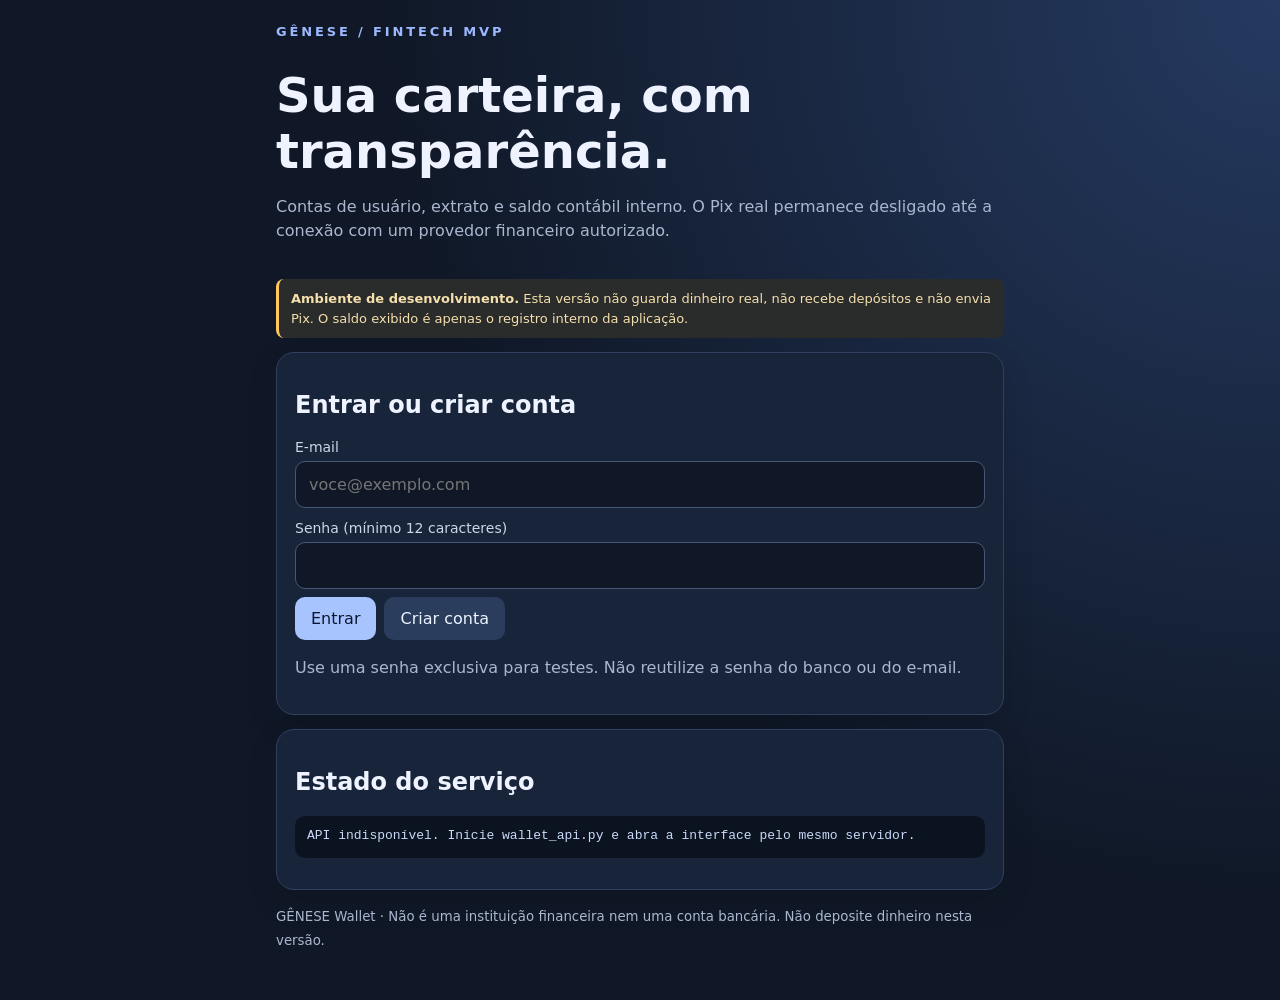
==== web/index.html @ ea3b504f "Add mobile-first GÊNESE wallet interface" ====
<!doctype html>
<html lang="pt-BR">
<head>
<meta charset="utf-8">
<meta name="viewport" content="width=device-width,initial-scale=1">
<meta name="theme-color" content="#101827">
<title>GÊNESE | Carteira</title>
<style>
:root{font-family:system-ui,-apple-system,Segoe UI,sans-serif;color:#eef3ff;background:#101827}*{box-sizing:border-box}body{margin:0;min-height:100vh;background:radial-gradient(circle at top right,#253a61,#101827 55%)}main{max-width:760px;margin:auto;padding:24px 16px 48px}.brand{font-size:13px;letter-spacing:.22em;color:#9cb8ff;font-weight:800}.hero{padding:20px 0}.hero h1{font-size:clamp(30px,7vw,48px);margin:8px 0}.muted{color:#aab7cf;line-height:1.5}.card{background:#18243a;border:1px solid #30415f;border-radius:18px;padding:18px;margin:14px 0;box-shadow:0 12px 30px #0002}.balance{font-size:clamp(32px,8vw,44px);font-weight:800;letter-spacing:-.04em;margin:8px 0}.tag{display:inline-block;border-radius:999px;padding:6px 10px;background:#473719;color:#ffd783;font-size:12px;font-weight:700}label{display:block;margin:12px 0 6px;color:#cbd6ea;font-size:14px}input{width:100%;padding:13px;border-radius:10px;border:1px solid #465875;background:#101827;color:white;font:inherit}button{padding:12px 16px;border:0;border-radius:10px;background:#a8c4ff;color:#0b1730;font-weight:800;font:inherit;cursor:pointer;margin:8px 8px 0 0}button.secondary{background:#2b3d5c;color:#edf3ff}button:disabled{opacity:.45;cursor:not-allowed}.row{display:grid;grid-template-columns:1fr 1fr;gap:12px}.notice{border-left:3px solid #ffc75d;padding:10px 12px;background:#2a2b2b;border-radius:8px;color:#f5dfac;font-size:13px;line-height:1.5}pre{white-space:pre-wrap;word-break:break-word;background:#0b1220;padding:12px;border-radius:10px;color:#c9d9f7;min-height:42px}ul{padding-left:20px;color:#c8d5eb;line-height:1.7}.hidden{display:none}@media(max-width:520px){.row{grid-template-columns:1fr}}
</style>
</head>
<body><main>
<div class="brand">GÊNESE / FINTECH MVP</div>
<header class="hero"><h1>Sua carteira, com transparência.</h1><p class="muted">Contas de usuário, extrato e saldo contábil interno. O Pix real permanece desligado até a conexão com um provedor financeiro autorizado.</p></header>
<div class="notice"><strong>Ambiente de desenvolvimento.</strong> Esta versão não guarda dinheiro real, não recebe depósitos e não envia Pix. O saldo exibido é apenas o registro interno da aplicação.</div>
<section id="auth" class="card">
<h2>Entrar ou criar conta</h2>
<label for="email">E-mail</label><input id="email" type="email" autocomplete="email" maxlength="254" placeholder="voce@exemplo.com">
<label for="password">Senha (mínimo 12 caracteres)</label><input id="password" type="password" autocomplete="current-password" minlength="12" maxlength="256">
<button id="login">Entrar</button><button id="register" class="secondary">Criar conta</button>
<p class="muted">Use uma senha exclusiva para testes. Não reutilize a senha do banco ou do e-mail.</p>
</section>
<section id="account" class="hidden">
<div class="card"><span class="tag">LEDGER-ONLY · PIX DESATIVADO</span><p class="muted">Saldo contábil interno</p><div class="balance" id="balance">R$ 0,00</div><p class="muted" id="accountEmail"></p><button id="refresh">Atualizar</button><button id="logout" class="secondary">Sair</button></div>
<div class="card"><h2>Operações</h2><button disabled title="Requer provedor de pagamento configurado">Receber Pix · indisponível</button><button disabled title="Requer provedor de pagamento configurado">Enviar Pix · indisponível</button><p class="muted">Os botões permanecem desativados para não sugerir que pagamentos reais funcionam.</p></div>
<div class="card"><h2>Extrato</h2><ul id="transactions"><li>Nenhuma transação registrada.</li></ul></div>
</section>
<div class="card"><h2>Estado do serviço</h2><pre id="status">Verificando API...</pre></div>
<footer class="muted"><small>GÊNESE Wallet · Não é uma instituição financeira nem uma conta bancária. Não deposite dinheiro nesta versão.</small></footer>
</main>
<script>
const $ = id => document.getElementById(id);
let token = sessionStorage.getItem("genese_token") || "";
function money(cents){return new Intl.NumberFormat("pt-BR",{style:"currency",currency:"BRL"}).format((Number(cents)||0)/100)}
async function api(path, body, method="POST"){
 const headers={"Content-Type":"application/json"};
 if(token) headers.Authorization="Bearer "+token;
 const response=await fetch(path,{method,headers,body:body===undefined?undefined:JSON.stringify(body)});
 const data=await response.json().catch(()=>({error:"Resposta inválida da API"}));
 if(!response.ok) throw new Error(data.detail||data.error||("HTTP "+response.status));
 return data;
}
function showError(err){$("status").textContent="Erro: "+err.message}
async function refresh(){
 const [me,wallet,tx]=await Promise.all([api("/api/me",undefined,"GET"),api("/api/wallet",undefined,"GET"),api("/api/transactions",undefined,"GET")]);
 $("accountEmail").textContent=me.user.email;
 $("balance").textContent=money(wallet.wallet.balance_cents);
 const list=$("transactions");list.replaceChildren();
 if(!tx.transactions.length){const li=document.createElement("li");li.textContent="Nenhuma transação registrada.";list.append(li)}
 for(const item of tx.transactions){const li=document.createElement("li");li.textContent=new Date(item.created_at*1000).toLocaleString("pt-BR")+" · "+item.description+" · "+money(item.amount_cents)+" · "+item.status;list.append(li)}
 $("auth").classList.add("hidden");$("account").classList.remove("hidden");
 $("status").textContent="API autenticada. Carteira contábil interna; Pix real desativado.";
}
async function auth(endpoint){
 try{
  const data=await api(endpoint,{email:$("email").value,password:$("password").value});
  if(data.token){token=data.token;sessionStorage.setItem("genese_token",token);await refresh()}
  else $("status").textContent=data.message||"Conta criada. Agora entre para acessar a carteira.";
 }catch(e){showError(e)}
}
$("login").onclick=()=>auth("/api/login");
$("register").onclick=()=>auth("/api/register");
$("refresh").onclick=()=>refresh().catch(showError);
$("logout").onclick=async()=>{try{await api("/api/logout",{})}catch(e){} token="";sessionStorage.removeItem("genese_token");$("account").classList.add("hidden");$("auth").classList.remove("hidden");$("status").textContent="Sessão encerrada."};
fetch("/health").then(r=>r.json()).then(d=>{$("status").textContent=JSON.stringify(d,null,2)}).catch(e=>{$("status").textContent="API indisponível. Inicie wallet_api.py e abra a interface pelo mesmo servidor."});
if(token) refresh().catch(e=>{token="";sessionStorage.removeItem("genese_token");showError(e)});
</script></body></html>
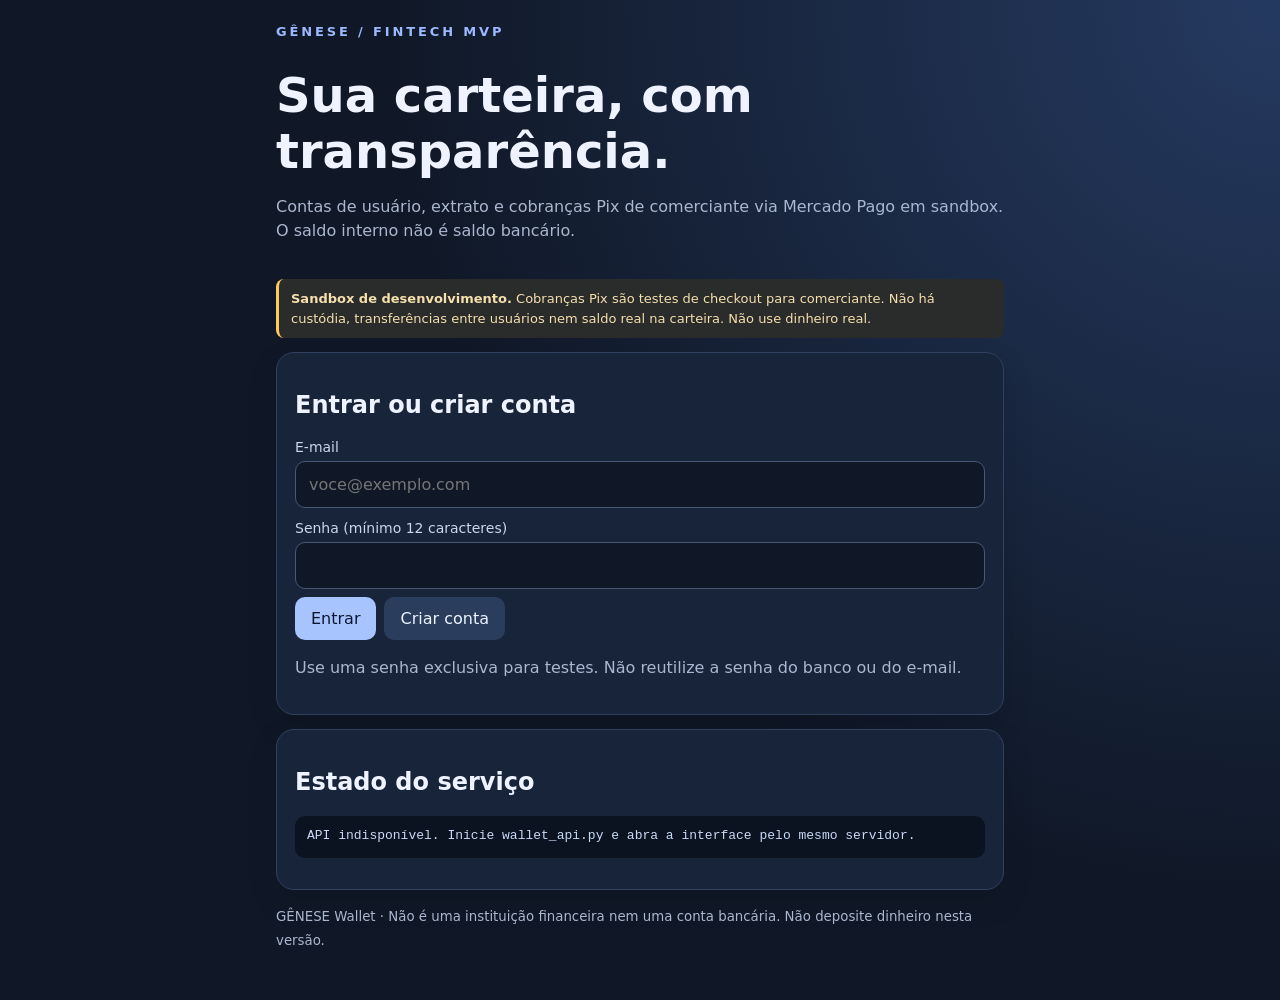
==== commit 5b01aa0a: "Add sandbox Pix charge controls to GÊNESE wallet UI" ====
--- a/web/index.html
+++ b/web/index.html
@@ -11,8 +11,8 @@
 </head>
 <body><main>
 <div class="brand">GÊNESE / FINTECH MVP</div>
-<header class="hero"><h1>Sua carteira, com transparência.</h1><p class="muted">Contas de usuário, extrato e saldo contábil interno. O Pix real permanece desligado até a conexão com um provedor financeiro autorizado.</p></header>
-<div class="notice"><strong>Ambiente de desenvolvimento.</strong> Esta versão não guarda dinheiro real, não recebe depósitos e não envia Pix. O saldo exibido é apenas o registro interno da aplicação.</div>
+<header class="hero"><h1>Sua carteira, com transparência.</h1><p class="muted">Contas de usuário, extrato e cobranças Pix de comerciante via Mercado Pago em sandbox. O saldo interno não é saldo bancário.</p></header>
+<div class="notice"><strong>Sandbox de desenvolvimento.</strong> Cobranças Pix são testes de checkout para comerciante. Não há custódia, transferências entre usuários nem saldo real na carteira. Não use dinheiro real.</div>
 <section id="auth" class="card">
 <h2>Entrar ou criar conta</h2>
 <label for="email">E-mail</label><input id="email" type="email" autocomplete="email" maxlength="254" placeholder="voce@exemplo.com">
@@ -21,8 +21,18 @@
 <p class="muted">Use uma senha exclusiva para testes. Não reutilize a senha do banco ou do e-mail.</p>
 </section>
 <section id="account" class="hidden">
-<div class="card"><span class="tag">LEDGER-ONLY · PIX DESATIVADO</span><p class="muted">Saldo contábil interno</p><div class="balance" id="balance">R$ 0,00</div><p class="muted" id="accountEmail"></p><button id="refresh">Atualizar</button><button id="logout" class="secondary">Sair</button></div>
-<div class="card"><h2>Operações</h2><button disabled title="Requer provedor de pagamento configurado">Receber Pix · indisponível</button><button disabled title="Requer provedor de pagamento configurado">Enviar Pix · indisponível</button><p class="muted">Os botões permanecem desativados para não sugerir que pagamentos reais funcionam.</p></div>
+<div class="card"><span class="tag">CARTEIRA CONTÁBIL · COBRANÇA PIX SANDBOX</span><p class="muted">Saldo contábil interno</p><div class="balance" id="balance">R$ 0,00</div><p class="muted" id="accountEmail"></p><button id="refresh">Atualizar</button><button id="logout" class="secondary">Sair</button></div>
+<div class="card"><h2>Cobrança Pix (teste)</h2>
+<label for="chargeAmount">Valor da cobrança (R$ 1 a R$ 10.000)</label><input id="chargeAmount" type="number" min="1" max="10000" step="0.01" value="1.00">
+<label for="chargeDescription">Descrição</label><input id="chargeDescription" maxlength="120" value="Teste GÊNESE">
+<button id="createCharge" disabled>Criar cobrança de teste</button>
+<button id="loadCharges" class="secondary">Atualizar cobranças</button>
+<p class="muted">O botão só é liberado quando a API confirma que o token do provedor está configurado para sandbox. Cobranças não creditam o saldo interno.</p>
+<div id="chargeResult" class="notice hidden"></div>
+<h3>Minhas cobranças</h3><ul id="charges"><li>Nenhuma cobrança carregada.</li></ul>
+<button id="copyPix" class="secondary hidden">Copiar Pix copia e cola</button>
+</div>
+<div class="card"><h2>Transferências</h2><button disabled>Enviar Pix · não disponível</button><p class="muted">Transferências e saques não estão implementados.</p></div>
 <div class="card"><h2>Extrato</h2><ul id="transactions"><li>Nenhuma transação registrada.</li></ul></div>
 </section>
 <div class="card"><h2>Estado do serviço</h2><pre id="status">Verificando API...</pre></div>
@@ -31,6 +41,7 @@
 <script>
 const $ = id => document.getElementById(id);
 let token = sessionStorage.getItem("genese_token") || "";
+let currentPixCode = "";
 function money(cents){return new Intl.NumberFormat("pt-BR",{style:"currency",currency:"BRL"}).format((Number(cents)||0)/100)}
 async function api(path, body, method="POST"){
  const headers={"Content-Type":"application/json"};
@@ -41,6 +52,27 @@
  return data;
 }
 function showError(err){$("status").textContent="Erro: "+err.message}
+async function loadCharges(){
+ const data=await api("/api/pix/charges",undefined,"GET");
+ const list=$("charges");list.replaceChildren();
+ if(!data.charges.length){const li=document.createElement("li");li.textContent="Nenhuma cobrança criada.";list.append(li);return}
+ for(const charge of data.charges){
+  const li=document.createElement("li");
+  li.textContent=new Date(charge.created_at*1000).toLocaleString("pt-BR")+" · "+money(charge.amount_cents)+" · "+charge.status+" · "+charge.description;
+  const btn=document.createElement("button");btn.className="secondary";btn.textContent="Ver cobrança";
+  btn.onclick=async()=>{try{const result=await api("/api/pix/charges/"+encodeURIComponent(charge.id),undefined,"GET");showCharge(result.charge)}catch(e){showError(e)}};
+  li.append(document.createElement("br"),btn);list.append(li);
+ }
+}
+function showCharge(charge){
+ currentPixCode=charge.pix_copy_paste||"";
+ const box=$("chargeResult");box.classList.remove("hidden");box.replaceChildren();
+ const title=document.createElement("strong");title.textContent="Cobrança "+charge.status+" · "+money(charge.amount_cents);box.append(title);
+ const p=document.createElement("p");p.textContent="Ordem do provedor: "+(charge.provider_order_id||"n/d")+". Isso não altera o saldo da carteira.";box.append(p);
+ if(currentPixCode){const pre=document.createElement("pre");pre.textContent=currentPixCode;box.append(pre);$("copyPix").classList.remove("hidden")}else{$("copyPix").classList.add("hidden")}
+ if(charge.qr_code_base64){const img=document.createElement("img");img.alt="QR Code Pix de teste";img.style.maxWidth="240px";img.style.width="100%";img.src="data:image/png;base64,"+charge.qr_code_base64;box.append(img)}
+ if(charge.ticket_url){const a=document.createElement("a");a.href=charge.ticket_url;a.target="_blank";a.rel="noopener noreferrer";a.textContent="Abrir instruções de pagamento de teste";box.append(document.createElement("br"),a)}
+}
 async function refresh(){
  const [me,wallet,tx]=await Promise.all([api("/api/me",undefined,"GET"),api("/api/wallet",undefined,"GET"),api("/api/transactions",undefined,"GET")]);
  $("accountEmail").textContent=me.user.email;
@@ -49,7 +81,7 @@
  if(!tx.transactions.length){const li=document.createElement("li");li.textContent="Nenhuma transação registrada.";list.append(li)}
  for(const item of tx.transactions){const li=document.createElement("li");li.textContent=new Date(item.created_at*1000).toLocaleString("pt-BR")+" · "+item.description+" · "+money(item.amount_cents)+" · "+item.status;list.append(li)}
  $("auth").classList.add("hidden");$("account").classList.remove("hidden");
- $("status").textContent="API autenticada. Carteira contábil interna; Pix real desativado.";
+ $("status").textContent="API autenticada. Carteira contábil interna; cobranças apenas em sandbox."; await loadCharges().catch(()=>{});
 }
 async function auth(endpoint){
  try{
@@ -61,7 +93,17 @@
 $("login").onclick=()=>auth("/api/login");
 $("register").onclick=()=>auth("/api/register");
 $("refresh").onclick=()=>refresh().catch(showError);
+$("createCharge").onclick=async()=>{
+ try{
+  const reais=Number($("chargeAmount").value);
+  if(!Number.isFinite(reais)||reais<1||reais>10000||Math.round(reais*100)!==reais*100)throw new Error("Informe um valor entre R$ 1,00 e R$ 10.000,00 com até 2 casas decimais.");
+  const result=await api("/api/pix/charge",{amount_cents:Math.round(reais*100),description:$("chargeDescription").value});
+  showCharge(result.charge);await loadCharges();
+ }catch(e){showError(e)}
+};
+$("loadCharges").onclick=()=>loadCharges().catch(showError);
+$("copyPix").onclick=async()=>{try{await navigator.clipboard.writeText(currentPixCode);$("status").textContent="Código Pix de teste copiado."}catch(e){$("status").textContent="Não foi possível copiar automaticamente. Selecione o código exibido."}};
 $("logout").onclick=async()=>{try{await api("/api/logout",{})}catch(e){} token="";sessionStorage.removeItem("genese_token");$("account").classList.add("hidden");$("auth").classList.remove("hidden");$("status").textContent="Sessão encerrada."};
-fetch("/health").then(r=>r.json()).then(d=>{$("status").textContent=JSON.stringify(d,null,2)}).catch(e=>{$("status").textContent="API indisponível. Inicie wallet_api.py e abra a interface pelo mesmo servidor."});
+fetch("/health").then(r=>r.json()).then(d=>{$("status").textContent=JSON.stringify(d,null,2);$("createCharge").disabled=!d.pix_enabled}).catch(e=>{$("status").textContent="API indisponível. Inicie wallet_api.py e abra a interface pelo mesmo servidor."; $("createCharge").disabled=true});
 if(token) refresh().catch(e=>{token="";sessionStorage.removeItem("genese_token");showError(e)});
 </script></body></html>
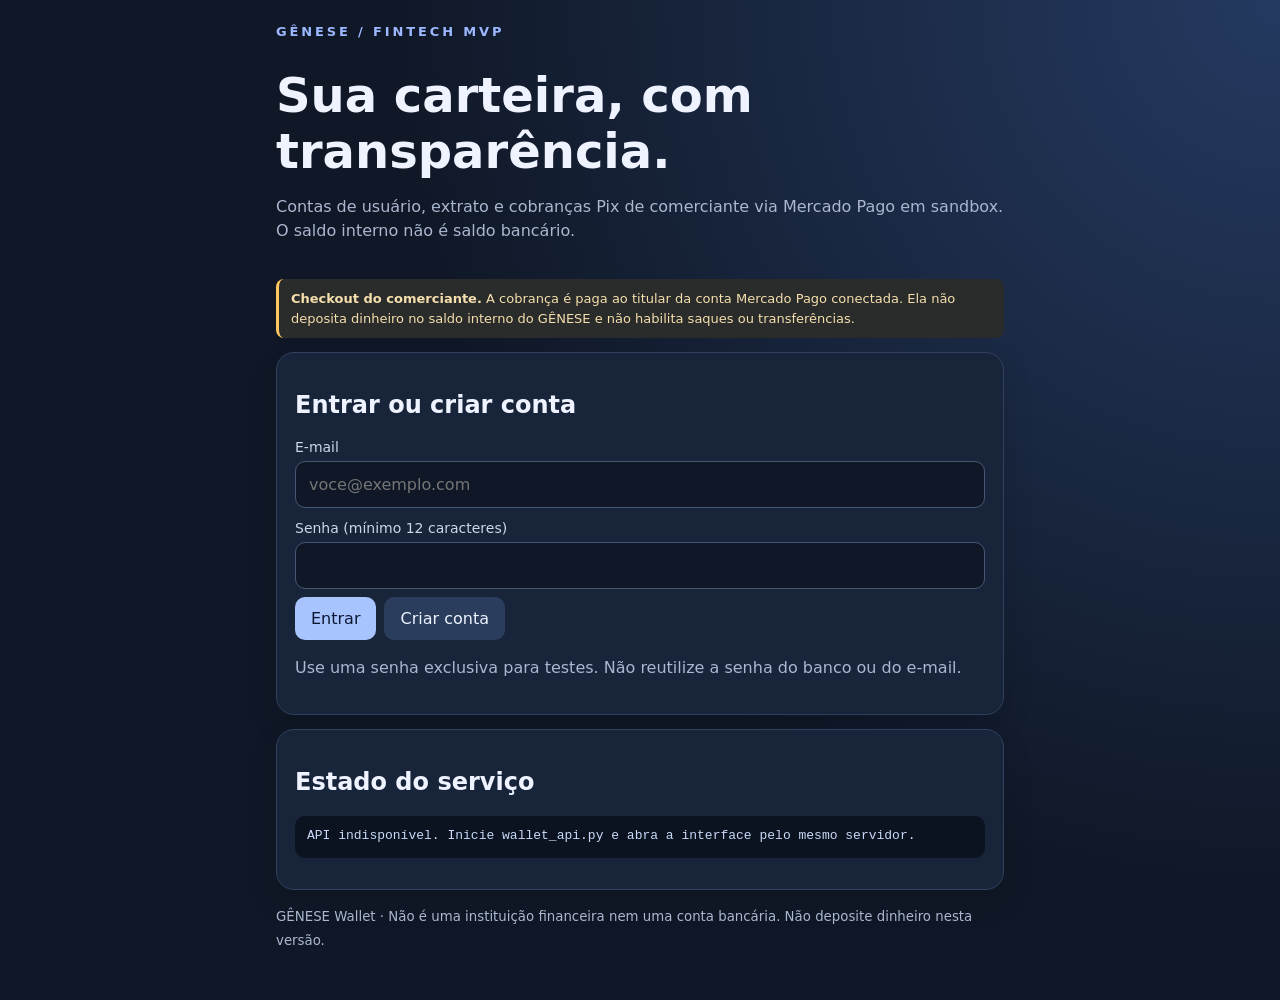
==== commit d48c606b: "Expose payer email and show real checkout mode accurately" ====
--- a/web/index.html
+++ b/web/index.html
@@ -12,7 +12,7 @@
 <body><main>
 <div class="brand">GÊNESE / FINTECH MVP</div>
 <header class="hero"><h1>Sua carteira, com transparência.</h1><p class="muted">Contas de usuário, extrato e cobranças Pix de comerciante via Mercado Pago em sandbox. O saldo interno não é saldo bancário.</p></header>
-<div class="notice"><strong>Sandbox de desenvolvimento.</strong> Cobranças Pix são testes de checkout para comerciante. Não há custódia, transferências entre usuários nem saldo real na carteira. Não use dinheiro real.</div>
+<div id="modeNotice" class="notice"><strong>Checkout do comerciante.</strong> A cobrança é paga ao titular da conta Mercado Pago conectada. Ela não deposita dinheiro no saldo interno do GÊNESE e não habilita saques ou transferências.</div>
 <section id="auth" class="card">
 <h2>Entrar ou criar conta</h2>
 <label for="email">E-mail</label><input id="email" type="email" autocomplete="email" maxlength="254" placeholder="voce@exemplo.com">
@@ -21,10 +21,11 @@
 <p class="muted">Use uma senha exclusiva para testes. Não reutilize a senha do banco ou do e-mail.</p>
 </section>
 <section id="account" class="hidden">
-<div class="card"><span class="tag">CARTEIRA CONTÁBIL · COBRANÇA PIX SANDBOX</span><p class="muted">Saldo contábil interno</p><div class="balance" id="balance">R$ 0,00</div><p class="muted" id="accountEmail"></p><button id="refresh">Atualizar</button><button id="logout" class="secondary">Sair</button></div>
+<div class="card"><span id="modeTag" class="tag">CARTEIRA CONTÁBIL · PIX</span><p class="muted">Saldo contábil interno</p><div class="balance" id="balance">R$ 0,00</div><p class="muted" id="accountEmail"></p><button id="refresh">Atualizar</button><button id="logout" class="secondary">Sair</button></div>
 <div class="card"><h2>Cobrança Pix (teste)</h2>
 <label for="chargeAmount">Valor da cobrança (R$ 1 a R$ 10.000)</label><input id="chargeAmount" type="number" min="1" max="10000" step="0.01" value="1.00">
-<label for="chargeDescription">Descrição</label><input id="chargeDescription" maxlength="120" value="Teste GÊNESE">
+<label for="payerEmail">E-mail de quem vai pagar</label><input id="payerEmail" type="email" autocomplete="email" maxlength="254" placeholder="pagador@exemplo.com">
+<label for="chargeDescription">Descrição</label><input id="chargeDescription" maxlength="120" value="Cobrança GÊNESE">
 <button id="createCharge" disabled>Criar cobrança de teste</button>
 <button id="loadCharges" class="secondary">Atualizar cobranças</button>
 <p class="muted">O botão só é liberado quando a API confirma que o token do provedor está configurado para sandbox. Cobranças não creditam o saldo interno.</p>
@@ -97,13 +98,26 @@
  try{
   const reais=Number($("chargeAmount").value);
   if(!Number.isFinite(reais)||reais<1||reais>10000||Math.round(reais*100)!==reais*100)throw new Error("Informe um valor entre R$ 1,00 e R$ 10.000,00 com até 2 casas decimais.");
-  const result=await api("/api/pix/charge",{amount_cents:Math.round(reais*100),description:$("chargeDescription").value});
+  const result=await api("/api/pix/charge",{amount_cents:Math.round(reais*100),payer_email:$("payerEmail").value,description:$("chargeDescription").value});
   showCharge(result.charge);await loadCharges();
  }catch(e){showError(e)}
 };
 $("loadCharges").onclick=()=>loadCharges().catch(showError);
 $("copyPix").onclick=async()=>{try{await navigator.clipboard.writeText(currentPixCode);$("status").textContent="Código Pix de teste copiado."}catch(e){$("status").textContent="Não foi possível copiar automaticamente. Selecione o código exibido."}};
 $("logout").onclick=async()=>{try{await api("/api/logout",{})}catch(e){} token="";sessionStorage.removeItem("genese_token");$("account").classList.add("hidden");$("auth").classList.remove("hidden");$("status").textContent="Sessão encerrada."};
-fetch("/health").then(r=>r.json()).then(d=>{$("status").textContent=JSON.stringify(d,null,2);$("createCharge").disabled=!d.pix_enabled}).catch(e=>{$("status").textContent="API indisponível. Inicie wallet_api.py e abra a interface pelo mesmo servidor."; $("createCharge").disabled=true});
+fetch("/health").then(r=>r.json()).then(d=>{
+ $("status").textContent=JSON.stringify(d,null,2);
+ $("createCharge").disabled=!d.pix_enabled;
+ if(d.production_checkout_enabled){
+  $("modeTag").textContent="CHECKOUT PIX · PRODUÇÃO";
+  $("modeNotice").textContent="Modo de produção ativo: cobranças podem movimentar dinheiro real para a conta comerciante configurada. Confira valor e pagador antes de criar. Isso não é saldo de carteira nem habilita saques.";
+ }else if(d.merchant_pix_checkout_enabled){
+  $("modeTag").textContent="CHECKOUT PIX · SANDBOX";
+  $("modeNotice").textContent="Modo de teste ativo. As cobranças são simuladas e não movimentam dinheiro real. O saldo interno não representa fundos bancários.";
+ }else{
+  $("modeTag").textContent="CARTEIRA CONTÁBIL · SEM PROVEDOR";
+  $("modeNotice").textContent="Nenhum provedor Pix está configurado. A carteira não recebe nem envia dinheiro real.";
+ }
+}).catch(e=>{$("status").textContent="API indisponível. Inicie wallet_api.py e abra a interface pelo mesmo servidor."; $("createCharge").disabled=true});
 if(token) refresh().catch(e=>{token="";sessionStorage.removeItem("genese_token");showError(e)});
 </script></body></html>
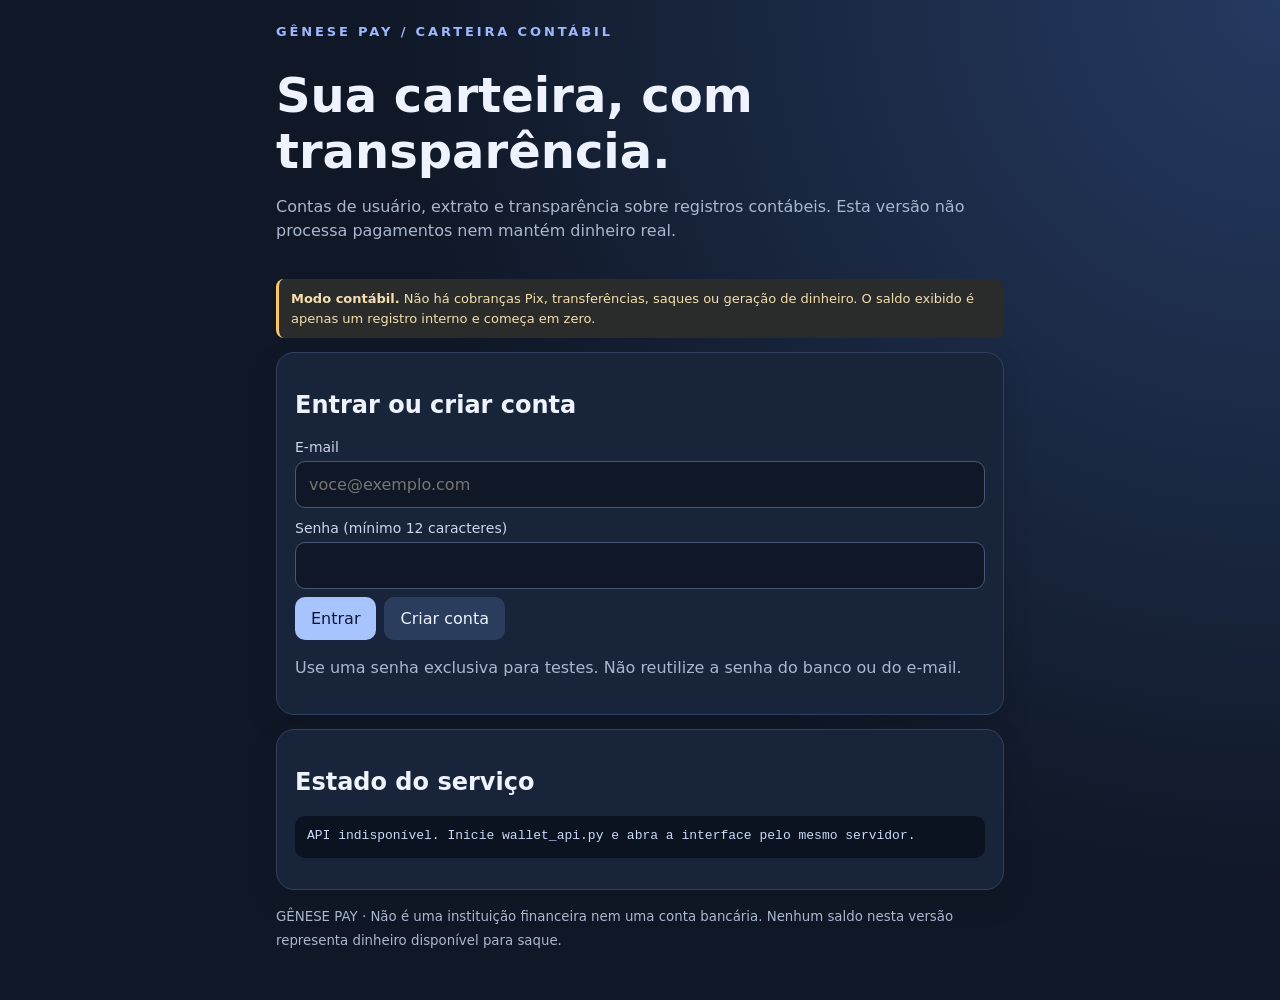
==== commit 6e404e2a: "Remove merchant checkout UI and align GÊNESE PAY with ledger-only mode" ====
--- a/web/index.html
+++ b/web/index.html
@@ -4,15 +4,15 @@
 <meta charset="utf-8">
 <meta name="viewport" content="width=device-width,initial-scale=1">
 <meta name="theme-color" content="#101827">
-<title>GÊNESE | Carteira</title>
+<title>GÊNESE PAY | Carteira contábil</title>
 <style>
 :root{font-family:system-ui,-apple-system,Segoe UI,sans-serif;color:#eef3ff;background:#101827}*{box-sizing:border-box}body{margin:0;min-height:100vh;background:radial-gradient(circle at top right,#253a61,#101827 55%)}main{max-width:760px;margin:auto;padding:24px 16px 48px}.brand{font-size:13px;letter-spacing:.22em;color:#9cb8ff;font-weight:800}.hero{padding:20px 0}.hero h1{font-size:clamp(30px,7vw,48px);margin:8px 0}.muted{color:#aab7cf;line-height:1.5}.card{background:#18243a;border:1px solid #30415f;border-radius:18px;padding:18px;margin:14px 0;box-shadow:0 12px 30px #0002}.balance{font-size:clamp(32px,8vw,44px);font-weight:800;letter-spacing:-.04em;margin:8px 0}.tag{display:inline-block;border-radius:999px;padding:6px 10px;background:#473719;color:#ffd783;font-size:12px;font-weight:700}label{display:block;margin:12px 0 6px;color:#cbd6ea;font-size:14px}input{width:100%;padding:13px;border-radius:10px;border:1px solid #465875;background:#101827;color:white;font:inherit}button{padding:12px 16px;border:0;border-radius:10px;background:#a8c4ff;color:#0b1730;font-weight:800;font:inherit;cursor:pointer;margin:8px 8px 0 0}button.secondary{background:#2b3d5c;color:#edf3ff}button:disabled{opacity:.45;cursor:not-allowed}.row{display:grid;grid-template-columns:1fr 1fr;gap:12px}.notice{border-left:3px solid #ffc75d;padding:10px 12px;background:#2a2b2b;border-radius:8px;color:#f5dfac;font-size:13px;line-height:1.5}pre{white-space:pre-wrap;word-break:break-word;background:#0b1220;padding:12px;border-radius:10px;color:#c9d9f7;min-height:42px}ul{padding-left:20px;color:#c8d5eb;line-height:1.7}.hidden{display:none}@media(max-width:520px){.row{grid-template-columns:1fr}}
 </style>
 </head>
 <body><main>
-<div class="brand">GÊNESE / FINTECH MVP</div>
-<header class="hero"><h1>Sua carteira, com transparência.</h1><p class="muted">Contas de usuário, extrato e cobranças Pix de comerciante via Mercado Pago em sandbox. O saldo interno não é saldo bancário.</p></header>
-<div id="modeNotice" class="notice"><strong>Checkout do comerciante.</strong> A cobrança é paga ao titular da conta Mercado Pago conectada. Ela não deposita dinheiro no saldo interno do GÊNESE e não habilita saques ou transferências.</div>
+<div class="brand">GÊNESE PAY / CARTEIRA CONTÁBIL</div>
+<header class="hero"><h1>Sua carteira, com transparência.</h1><p class="muted">Contas de usuário, extrato e transparência sobre registros contábeis. Esta versão não processa pagamentos nem mantém dinheiro real.</p></header>
+<div id="modeNotice" class="notice"><strong>Modo contábil.</strong> Não há cobranças Pix, transferências, saques ou geração de dinheiro. O saldo exibido é apenas um registro interno e começa em zero.</div>
 <section id="auth" class="card">
 <h2>Entrar ou criar conta</h2>
 <label for="email">E-mail</label><input id="email" type="email" autocomplete="email" maxlength="254" placeholder="voce@exemplo.com">
@@ -21,28 +21,17 @@
 <p class="muted">Use uma senha exclusiva para testes. Não reutilize a senha do banco ou do e-mail.</p>
 </section>
 <section id="account" class="hidden">
-<div class="card"><span id="modeTag" class="tag">CARTEIRA CONTÁBIL · PIX</span><p class="muted">Saldo contábil interno</p><div class="balance" id="balance">R$ 0,00</div><p class="muted" id="accountEmail"></p><button id="refresh">Atualizar</button><button id="logout" class="secondary">Sair</button></div>
-<div class="card"><h2>Cobrança Pix (teste)</h2>
-<label for="chargeAmount">Valor da cobrança (R$ 1 a R$ 10.000)</label><input id="chargeAmount" type="number" min="1" max="10000" step="0.01" value="1.00">
-<label for="payerEmail">E-mail de quem vai pagar</label><input id="payerEmail" type="email" autocomplete="email" maxlength="254" placeholder="pagador@exemplo.com">
-<label for="chargeDescription">Descrição</label><input id="chargeDescription" maxlength="120" value="Cobrança GÊNESE">
-<button id="createCharge" disabled>Criar cobrança de teste</button>
-<button id="loadCharges" class="secondary">Atualizar cobranças</button>
-<p class="muted">O botão só é liberado quando a API confirma que o token do provedor está configurado para sandbox. Cobranças não creditam o saldo interno.</p>
-<div id="chargeResult" class="notice hidden"></div>
-<h3>Minhas cobranças</h3><ul id="charges"><li>Nenhuma cobrança carregada.</li></ul>
-<button id="copyPix" class="secondary hidden">Copiar Pix copia e cola</button>
-</div>
+<div class="card"><span id="modeTag" class="tag">CARTEIRA CONTÁBIL · SEM PROVEDOR</span><p class="muted">Saldo contábil interno</p><div class="balance" id="balance">R$ 0,00</div><p class="muted" id="accountEmail"></p><button id="refresh">Atualizar</button><button id="logout" class="secondary">Sair</button></div>
+<div class="card"><h2>Pagamentos desativados</h2><p class="muted">Este projeto não cobra clientes nem oferece transferências. A integração financeira real só poderá ser ativada após desenvolvimento, auditoria e testes independentes.</p></div>
 <div class="card"><h2>Transferências</h2><button disabled>Enviar Pix · não disponível</button><p class="muted">Transferências e saques não estão implementados.</p></div>
 <div class="card"><h2>Extrato</h2><ul id="transactions"><li>Nenhuma transação registrada.</li></ul></div>
 </section>
 <div class="card"><h2>Estado do serviço</h2><pre id="status">Verificando API...</pre></div>
-<footer class="muted"><small>GÊNESE Wallet · Não é uma instituição financeira nem uma conta bancária. Não deposite dinheiro nesta versão.</small></footer>
+<footer class="muted"><small>GÊNESE PAY · Não é uma instituição financeira nem uma conta bancária. Nenhum saldo nesta versão representa dinheiro disponível para saque.</small></footer>
 </main>
 <script>
 const $ = id => document.getElementById(id);
 let token = sessionStorage.getItem("genese_token") || "";
-let currentPixCode = "";
 function money(cents){return new Intl.NumberFormat("pt-BR",{style:"currency",currency:"BRL"}).format((Number(cents)||0)/100)}
 async function api(path, body, method="POST"){
  const headers={"Content-Type":"application/json"};
@@ -53,27 +42,6 @@
  return data;
 }
 function showError(err){$("status").textContent="Erro: "+err.message}
-async function loadCharges(){
- const data=await api("/api/pix/charges",undefined,"GET");
- const list=$("charges");list.replaceChildren();
- if(!data.charges.length){const li=document.createElement("li");li.textContent="Nenhuma cobrança criada.";list.append(li);return}
- for(const charge of data.charges){
-  const li=document.createElement("li");
-  li.textContent=new Date(charge.created_at*1000).toLocaleString("pt-BR")+" · "+money(charge.amount_cents)+" · "+charge.status+" · "+charge.description;
-  const btn=document.createElement("button");btn.className="secondary";btn.textContent="Ver cobrança";
-  btn.onclick=async()=>{try{const result=await api("/api/pix/charges/"+encodeURIComponent(charge.id),undefined,"GET");showCharge(result.charge)}catch(e){showError(e)}};
-  li.append(document.createElement("br"),btn);list.append(li);
- }
-}
-function showCharge(charge){
- currentPixCode=charge.pix_copy_paste||"";
- const box=$("chargeResult");box.classList.remove("hidden");box.replaceChildren();
- const title=document.createElement("strong");title.textContent="Cobrança "+charge.status+" · "+money(charge.amount_cents);box.append(title);
- const p=document.createElement("p");p.textContent="Ordem do provedor: "+(charge.provider_order_id||"n/d")+". Isso não altera o saldo da carteira.";box.append(p);
- if(currentPixCode){const pre=document.createElement("pre");pre.textContent=currentPixCode;box.append(pre);$("copyPix").classList.remove("hidden")}else{$("copyPix").classList.add("hidden")}
- if(charge.qr_code_base64){const img=document.createElement("img");img.alt="QR Code Pix de teste";img.style.maxWidth="240px";img.style.width="100%";img.src="data:image/png;base64,"+charge.qr_code_base64;box.append(img)}
- if(charge.ticket_url){const a=document.createElement("a");a.href=charge.ticket_url;a.target="_blank";a.rel="noopener noreferrer";a.textContent="Abrir instruções de pagamento de teste";box.append(document.createElement("br"),a)}
-}
 async function refresh(){
  const [me,wallet,tx]=await Promise.all([api("/api/me",undefined,"GET"),api("/api/wallet",undefined,"GET"),api("/api/transactions",undefined,"GET")]);
  $("accountEmail").textContent=me.user.email;
@@ -82,7 +50,7 @@
  if(!tx.transactions.length){const li=document.createElement("li");li.textContent="Nenhuma transação registrada.";list.append(li)}
  for(const item of tx.transactions){const li=document.createElement("li");li.textContent=new Date(item.created_at*1000).toLocaleString("pt-BR")+" · "+item.description+" · "+money(item.amount_cents)+" · "+item.status;list.append(li)}
  $("auth").classList.add("hidden");$("account").classList.remove("hidden");
- $("status").textContent="API autenticada. Carteira contábil interna; cobranças apenas em sandbox."; await loadCharges().catch(()=>{});
+ $("status").textContent="API autenticada. Modo contábil; pagamentos reais desativados.";
 }
 async function auth(endpoint){
  try{
@@ -94,30 +62,11 @@
 $("login").onclick=()=>auth("/api/login");
 $("register").onclick=()=>auth("/api/register");
 $("refresh").onclick=()=>refresh().catch(showError);
-$("createCharge").onclick=async()=>{
- try{
-  const reais=Number($("chargeAmount").value);
-  if(!Number.isFinite(reais)||reais<1||reais>10000||Math.round(reais*100)!==reais*100)throw new Error("Informe um valor entre R$ 1,00 e R$ 10.000,00 com até 2 casas decimais.");
-  const result=await api("/api/pix/charge",{amount_cents:Math.round(reais*100),payer_email:$("payerEmail").value,description:$("chargeDescription").value});
-  showCharge(result.charge);await loadCharges();
- }catch(e){showError(e)}
-};
-$("loadCharges").onclick=()=>loadCharges().catch(showError);
-$("copyPix").onclick=async()=>{try{await navigator.clipboard.writeText(currentPixCode);$("status").textContent="Código Pix de teste copiado."}catch(e){$("status").textContent="Não foi possível copiar automaticamente. Selecione o código exibido."}};
 $("logout").onclick=async()=>{try{await api("/api/logout",{})}catch(e){} token="";sessionStorage.removeItem("genese_token");$("account").classList.add("hidden");$("auth").classList.remove("hidden");$("status").textContent="Sessão encerrada."};
 fetch("/health").then(r=>r.json()).then(d=>{
  $("status").textContent=JSON.stringify(d,null,2);
- $("createCharge").disabled=!d.pix_enabled;
- if(d.production_checkout_enabled){
-  $("modeTag").textContent="CHECKOUT PIX · PRODUÇÃO";
-  $("modeNotice").textContent="Modo de produção ativo: cobranças podem movimentar dinheiro real para a conta comerciante configurada. Confira valor e pagador antes de criar. Isso não é saldo de carteira nem habilita saques.";
- }else if(d.merchant_pix_checkout_enabled){
-  $("modeTag").textContent="CHECKOUT PIX · SANDBOX";
-  $("modeNotice").textContent="Modo de teste ativo. As cobranças são simuladas e não movimentam dinheiro real. O saldo interno não representa fundos bancários.";
- }else{
-  $("modeTag").textContent="CARTEIRA CONTÁBIL · SEM PROVEDOR";
-  $("modeNotice").textContent="Nenhum provedor Pix está configurado. A carteira não recebe nem envia dinheiro real.";
- }
-}).catch(e=>{$("status").textContent="API indisponível. Inicie wallet_api.py e abra a interface pelo mesmo servidor."; $("createCharge").disabled=true});
+ $("modeTag").textContent="CARTEIRA CONTÁBIL · SEM PROVEDOR";
+ $("modeNotice").textContent="Cobranças, transferências e geração de dinheiro estão desativadas. O saldo exibido é apenas contábil e começa em zero.";
+}).catch(e=>{$("status").textContent="API indisponível. Inicie wallet_api.py e abra a interface pelo mesmo servidor."});
 if(token) refresh().catch(e=>{token="";sessionStorage.removeItem("genese_token");showError(e)});
 </script></body></html>
